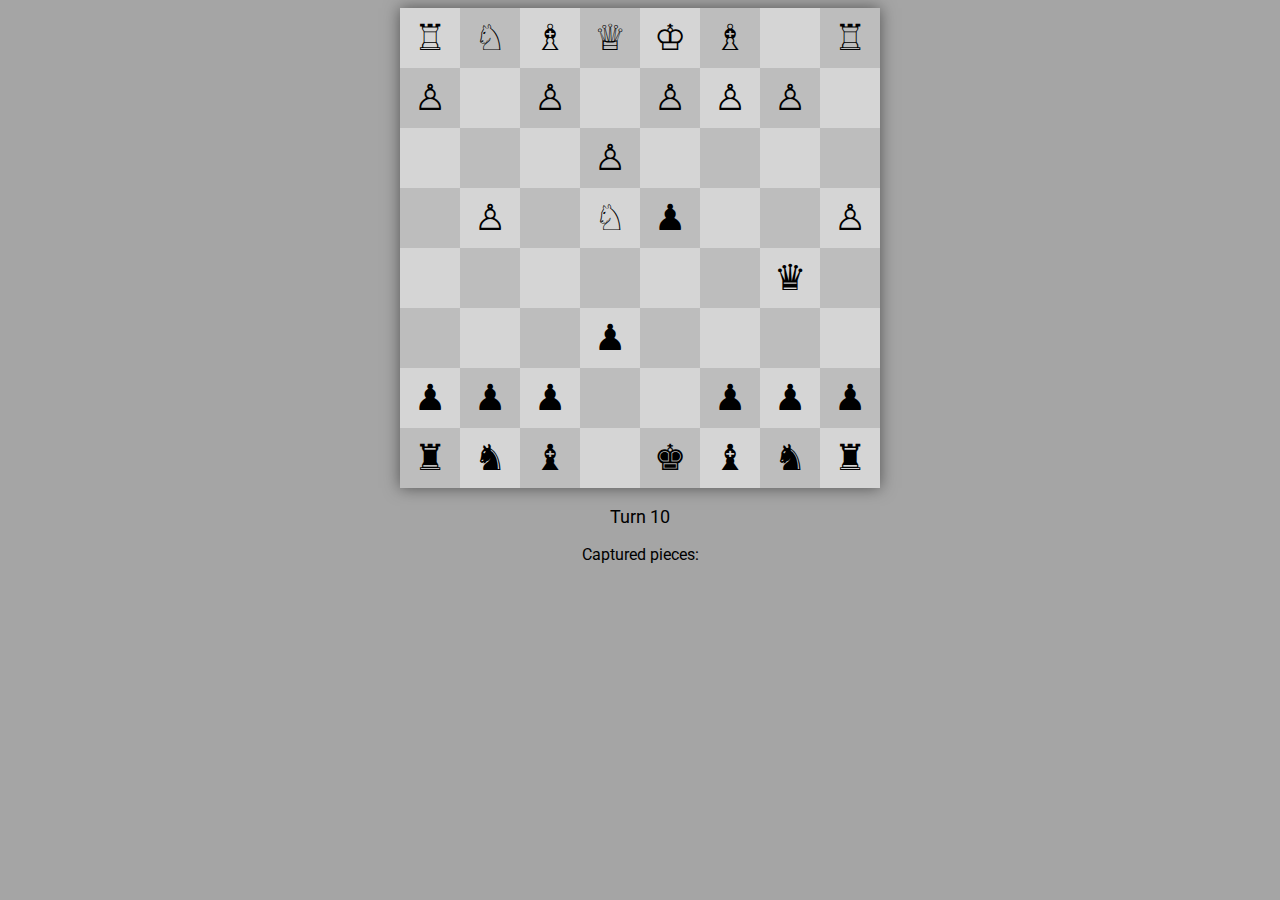
==== index.html @ 85782261 "test first deployment to gh-pages" ====
<!DOCTYPE html>
<html lang="en">
<head>
    <meta charset="UTF-8">
    <link rel="stylesheet" href="styles.css">
    <link href="https://fonts.googleapis.com/css?family=Roboto:400,700" rel="stylesheet">
</head>
<body>
    <div id="game-container">
        <div id="chessboard"></div>
        <div id="game-info">
            <p id="turn-info"></p>
            <p id="captured-pieces"></p>
        </div>
    </div>
    <script src="unimax_chess.js"></script>
</body>
</html>
---- styles.css ----
body {
    font-family: 'Roboto', sans-serif;
    text-align: center;
    background-color: #A5A5A5;
}

#game-container {
    display: flex;
    flex-direction: column;
    align-items: center;
}

#chessboard {
    position: relative;
    width: 480px;       /* 8 columns x 60px */
    height: 480px;      /* 8 rows x 60px */
    box-shadow: 0 0 15px rgba(0, 0, 0, 0.5);
}

.square {
    width: 60px;
    height: 60px;
    position: absolute;
    z-index: 1;
}

.piece {
    width: 60px;
    height: 60px;
    font-size: 36px;
    display: flex;
    justify-content: center;
    align-items: center;
    position: absolute;
    transition: left 0.05s ease, top 0.05s ease, opacity 0.05s ease;
    z-index: 3;
}

.trail {
    position: absolute;
    height: 60px;
    border-radius: 30px;
    pointer-events: none;
    transition: opacity 100s ease-out;
    z-index: 2;
    opacity: .5;
}

.trail-player1 {
    background: #C89F38;
}

.trail-player2 {
    background: #9869b4;
}

.light-square {
    background-color: #D5D5D5;
}

.dark-square {
    background-color: #BDBDBD;
}

#game-info {
    font-size: 18px;
}

#captured-pieces {
    font-size: 16px;
}
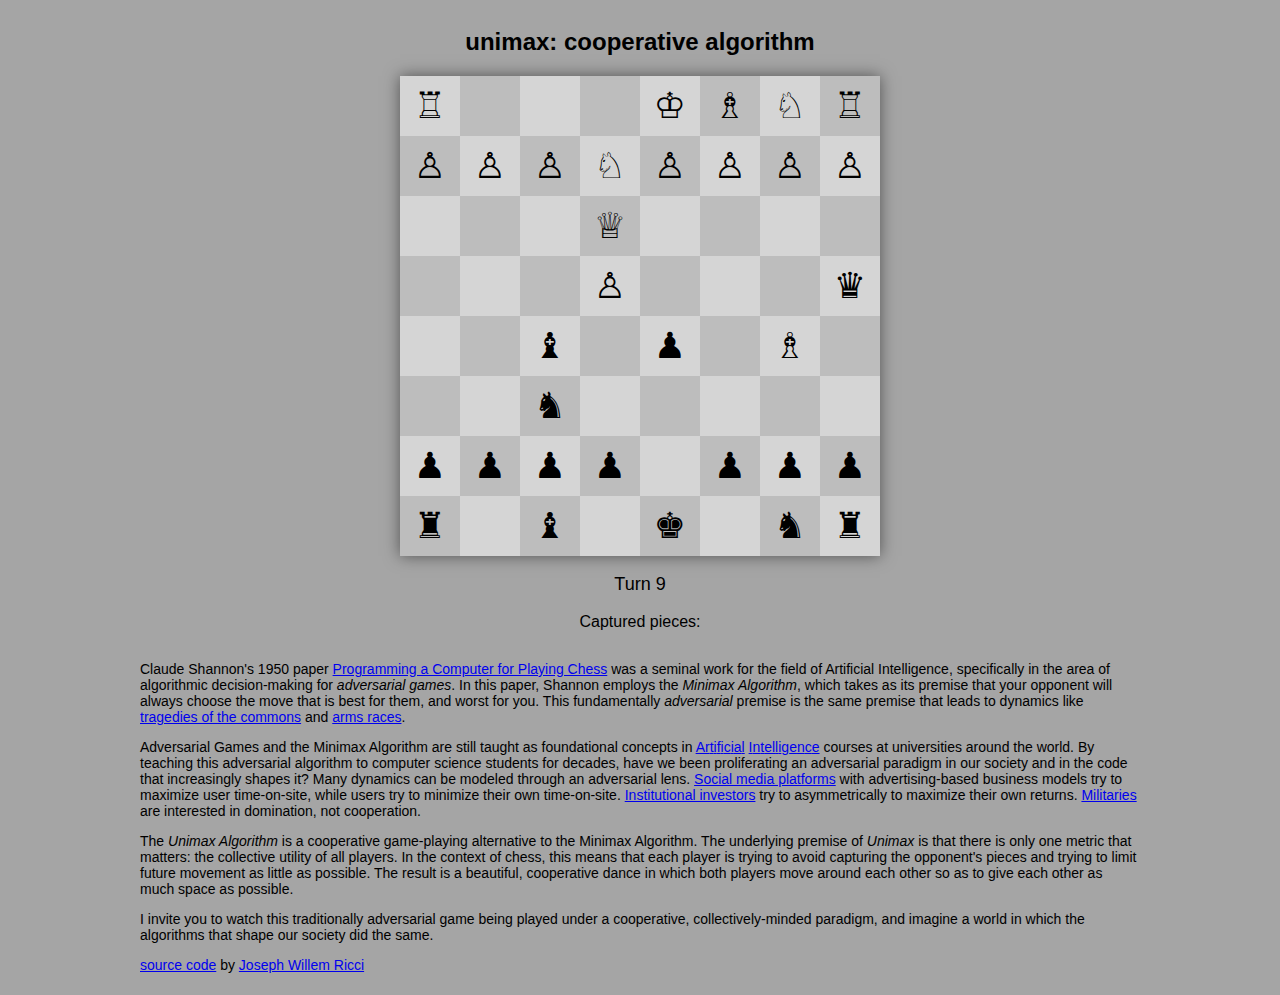
==== commit 6eea9971: "deploy: c056946474227fa0951d7c4935f81951a13d8580" ====
--- a/index.html
+++ b/index.html
@@ -2,16 +2,65 @@
 <html lang="en">
 <head>
     <meta charset="UTF-8">
+    <title>unimax.run</title>
     <link rel="stylesheet" href="styles.css">
-    <link href="https://fonts.googleapis.com/css?family=Roboto:400,700" rel="stylesheet">
 </head>
 <body>
     <div id="game-container">
+        <h2>unimax: cooperative algorithm</h2>
         <div id="chessboard"></div>
         <div id="game-info">
             <p id="turn-info"></p>
             <p id="captured-pieces"></p>
         </div>
+        <div id="about">
+            <p>
+                Claude Shannon's 1950 paper
+                <a href="https://vision.unipv.it/IA1/ProgrammingaComputerforPlayingChess.pdf" target="_blank">
+                    Programming a Computer for Playing Chess</a>
+                was a seminal work for the field of
+                Artificial Intelligence, specifically in the area of algorithmic decision-making for
+                <em>adversarial games</em>. In this paper, Shannon employs the <em>Minimax Algorithm</em>, which takes
+                as its premise that your opponent will always choose the move that is best for them, and worst for you.
+                This fundamentally <em>adversarial</em> premise is the same premise that leads to dynamics like
+                <a href="https://en.wikipedia.org/wiki/Tragedy_of_the_commons#Climate_change"
+                target="_blank"> tragedies of the commons</a> and
+                <a href="https://en.wikipedia.org/wiki/Artificial_intelligence_arms_race" target="_blank">arms races</a>.
+            </p>
+            <p>
+                Adversarial Games and the Minimax Algorithm are still taught as foundational concepts 
+                in
+                <a href="https://artificial-intelligence-class.org/homeworks/adversarial-search/adversarial-search.html" target="_blank">A</a><a href="https://cs.stanford.edu/people/eroberts/courses/soco/projects/2003-04/intelligent-search/minimax.html" target="_blank">r</a><a href="https://cs50.harvard.edu/ai/2024/notes/0/#minimax" target="_blank">t</a><a href="https://zoo.cs.yale.edu/classes/cs470/lectures/s2019/06-Game-Playing.pdf" target="_blank">i</a><a href="https://ocw.mit.edu/courses/6-034-artificial-intelligence-fall-2010/resources/lecture-6-search-games-minimax-and-alpha-beta/" target="_blank">f</a><a href="https://www.cs.cmu.edu/~15381-s19/lectures/15381_Sp19_Lecture_4_Adversarial_Search.pdf" target="_blank">i</a><a href="https://aima.cs.berkeley.edu/4th-ed/pdfs/newchap06.pdf" target="_blank">c</a><a href="http://courses.cms.caltech.edu/cs154/slides/cs154-04-adversarial-search-annotated.pdf" target="_blank">i</a><a href="https://blogs.cornell.edu/info2040/2022/09/13/56590/" target="_blank">a</a><a href="https://pages.mtu.edu/~nilufer/classes/cs4811/2014-spring/lecture-slides/cs4811-ch05-adversarial-search.pdf" target="_blank">l</a>
+                 
+                <a href="https://www.khoury.northeastern.edu/home/camato/5100/adversarial_search.pdf" target="_blank">I</a><a href="https://www.cs.miami.edu/home/visser/csc545-files/AdversSearch.pdf" target="_blank">n</a><a href="https://courses.cs.washington.edu/courses/cse573/12sp/lectures/24-games.pdf" target="_blank">t</a><a href="https://people.cs.pitt.edu/~milos/courses/cs1571-Fall03/lectures/Class8.pdf" target="_blank">e</a><a href="https://classes.engr.oregonstate.edu/eecs/spring2019/cs331/slides/AdversarialSearch1.2pp.pdf" target="_blank">l</a><a href="https://courses.cs.vt.edu/cs4804/Fall16/pdfs/5%20Adversarial%20Search.pdf" target="_blank">l</a><a href="https://people.cs.georgetown.edu/~maloof/cosc270.s22/rn+aima3e+minimax.pdf" target="_blank">i</a><a href="https://www.cs.swarthmore.edu/~meeden/cs63/f11/russell-norvig-ch5.pdf" target="_blank">g</a><a href="https://courses.cs.duke.edu/spring15/compsci270/slides/270_4.pdf" target="_blank">e</a><a href="https://cdn.vanderbilt.edu/vu-my/wp-content/uploads/sites/2495/2019/04/14192744/Lecture.10.10.17.pdf" target="_blank">n</a><a href="https://www.cs.dartmouth.edu/~devin/cs76/03_chess/chess.html" target="_blank">c</a><a href="https://www.cs.utoronto.ca/~strider/docs/D84_MiniMax.pdf" target="_blank">e</a>
+                courses at universities around the world.
+                By teaching this adversarial algorithm to computer science students for decades, have we
+                been proliferating an adversarial paradigm in our society and in the code that increasingly shapes it?
+                Many dynamics can be modeled through an adversarial lens.
+                <a href="https://youtu.be/MacJ4p0vITM" target="_blank">Social media platforms</a>
+                with advertising-based business models try to maximize user time-on-site, while users try to minimize their own time-on-site.
+                <a href="https://www.thetimes.com/article/short-sellers-make-billions-as-magnificent-7-ride-into-trouble-tmqhhplgz" target="_blank">Institutional investors</a>
+                try to asymmetrically to maximize their own returns.
+                <a href="https://www.hrw.org/news/2024/09/10/questions-and-answers-israeli-militarys-use-digital-tools-gaza" target="_blank">Militaries</a>
+                are interested in domination, not cooperation.
+            </p>
+            <p>
+                The <em>Unimax Algorithm</em> is a cooperative game-playing alternative to the Minimax Algorithm.
+                The underlying premise of <em>Unimax</em> is that there is only one metric that matters: the collective utility of all players.
+                In the context of chess, this means that each player is trying to avoid capturing the opponent's pieces
+                and trying to limit future movement as little as possible. The result is a beautiful, cooperative dance
+                in which both players move around each other so as to give each other as much space as possible.
+            </p>
+            <p>
+                I invite you to watch this traditionally adversarial game being played under a cooperative, collectively-minded paradigm,
+                and imagine a world in which the algorithms that shape our society did the same.
+            </p>
+            <p>
+                <a href="https://github.com/Joseph-Willem-Ricci/unimax">source code</a>
+                by
+                <a href="https://resonance.tools/about">Joseph Willem Ricci</a>
+            </p>
+        </div>
     </div>
     <script src="unimax_chess.js"></script>
 </body>
--- a/styles.css
+++ b/styles.css
@@ -28,11 +28,14 @@
     width: 60px;
     height: 60px;
     font-size: 36px;
+    font-family: 'DejaVu Sans', 'Segoe UI Symbol', 'Noto Sans Symbols', sans-serif;
     display: flex;
     justify-content: center;
     align-items: center;
     position: absolute;
     transition: left 0.05s ease, top 0.05s ease, opacity 0.05s ease;
+    line-height: 1;
+    text-align: center;
     z-index: 3;
 }
 
@@ -41,9 +44,9 @@
     height: 60px;
     border-radius: 30px;
     pointer-events: none;
-    transition: opacity 100s ease-out;
+    transition: opacity 15s ease-out;
     z-index: 2;
-    opacity: .5;
+    opacity: .3;
 }
 
 .trail-player1 {
@@ -68,4 +71,10 @@
 
 #captured-pieces {
     font-size: 16px;
+}
+
+#about {
+    font-size: 14px;
+    text-align: left;
+    max-width: 1000px;
 }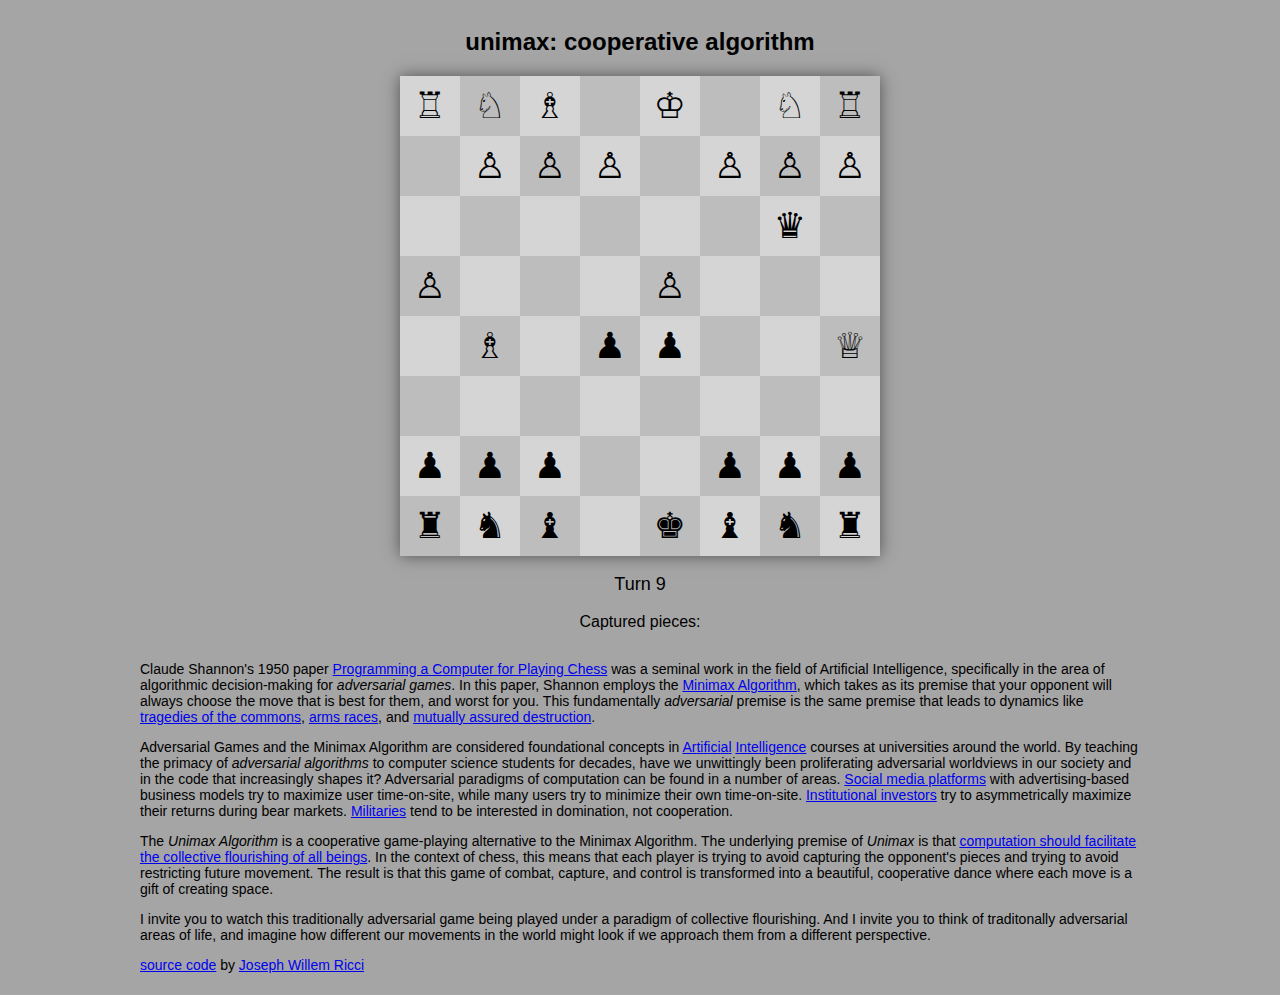
==== commit 50718155: "deploy: c072b9f51e64e8bc843d31b5b95fc9641fb86936" ====
--- a/index.html
+++ b/index.html
@@ -4,6 +4,7 @@
     <meta charset="UTF-8">
     <title>unimax.run</title>
     <link rel="stylesheet" href="styles.css">
+    <link rel="icon" type="image/png" href="favicon.png">
 </head>
 <body>
     <div id="game-container">
@@ -18,47 +19,61 @@
                 Claude Shannon's 1950 paper
                 <a href="https://vision.unipv.it/IA1/ProgrammingaComputerforPlayingChess.pdf" target="_blank">
                     Programming a Computer for Playing Chess</a>
-                was a seminal work for the field of
-                Artificial Intelligence, specifically in the area of algorithmic decision-making for
-                <em>adversarial games</em>. In this paper, Shannon employs the <em>Minimax Algorithm</em>, which takes
-                as its premise that your opponent will always choose the move that is best for them, and worst for you.
-                This fundamentally <em>adversarial</em> premise is the same premise that leads to dynamics like
-                <a href="https://en.wikipedia.org/wiki/Tragedy_of_the_commons#Climate_change"
-                target="_blank"> tragedies of the commons</a> and
-                <a href="https://en.wikipedia.org/wiki/Artificial_intelligence_arms_race" target="_blank">arms races</a>.
+                was a seminal work in the field of Artificial Intelligence, specifically in the area of algorithmic
+                decision-making for <em>adversarial games</em>. In this paper, Shannon employs the
+                <a href="https://en.wikipedia.org/wiki/Minimax#Minimax_algorithm_with_alternate_moves" target="_blank">
+                    Minimax Algorithm</a>,
+                which takes as its premise that your opponent will always choose the move that is best for them,
+                and worst for you. This fundamentally <em>adversarial</em> premise is the same premise that leads to dynamics like
+                <a href="https://en.wikipedia.org/wiki/Tragedy_of_the_commons" target="_blank">
+                    tragedies of the commons</a>,
+                <a href="https://en.wikipedia.org/wiki/Arms_race" target="_blank">
+                    arms races</a>,
+                and
+                <a href="https://en.wikipedia.org/wiki/Mutual_assured_destruction" target="_blank">
+                    mutually assured destruction</a>.
             </p>
             <p>
-                Adversarial Games and the Minimax Algorithm are still taught as foundational concepts 
-                in
+                Adversarial Games and the Minimax Algorithm are considered foundational concepts in
+                <!-- Artificial -->
                 <a href="https://artificial-intelligence-class.org/homeworks/adversarial-search/adversarial-search.html" target="_blank">A</a><a href="https://cs.stanford.edu/people/eroberts/courses/soco/projects/2003-04/intelligent-search/minimax.html" target="_blank">r</a><a href="https://cs50.harvard.edu/ai/2024/notes/0/#minimax" target="_blank">t</a><a href="https://zoo.cs.yale.edu/classes/cs470/lectures/s2019/06-Game-Playing.pdf" target="_blank">i</a><a href="https://ocw.mit.edu/courses/6-034-artificial-intelligence-fall-2010/resources/lecture-6-search-games-minimax-and-alpha-beta/" target="_blank">f</a><a href="https://www.cs.cmu.edu/~15381-s19/lectures/15381_Sp19_Lecture_4_Adversarial_Search.pdf" target="_blank">i</a><a href="https://aima.cs.berkeley.edu/4th-ed/pdfs/newchap06.pdf" target="_blank">c</a><a href="http://courses.cms.caltech.edu/cs154/slides/cs154-04-adversarial-search-annotated.pdf" target="_blank">i</a><a href="https://blogs.cornell.edu/info2040/2022/09/13/56590/" target="_blank">a</a><a href="https://pages.mtu.edu/~nilufer/classes/cs4811/2014-spring/lecture-slides/cs4811-ch05-adversarial-search.pdf" target="_blank">l</a>
-                 
+                 <!-- Intelligence -->
                 <a href="https://www.khoury.northeastern.edu/home/camato/5100/adversarial_search.pdf" target="_blank">I</a><a href="https://www.cs.miami.edu/home/visser/csc545-files/AdversSearch.pdf" target="_blank">n</a><a href="https://courses.cs.washington.edu/courses/cse573/12sp/lectures/24-games.pdf" target="_blank">t</a><a href="https://people.cs.pitt.edu/~milos/courses/cs1571-Fall03/lectures/Class8.pdf" target="_blank">e</a><a href="https://classes.engr.oregonstate.edu/eecs/spring2019/cs331/slides/AdversarialSearch1.2pp.pdf" target="_blank">l</a><a href="https://courses.cs.vt.edu/cs4804/Fall16/pdfs/5%20Adversarial%20Search.pdf" target="_blank">l</a><a href="https://people.cs.georgetown.edu/~maloof/cosc270.s22/rn+aima3e+minimax.pdf" target="_blank">i</a><a href="https://www.cs.swarthmore.edu/~meeden/cs63/f11/russell-norvig-ch5.pdf" target="_blank">g</a><a href="https://courses.cs.duke.edu/spring15/compsci270/slides/270_4.pdf" target="_blank">e</a><a href="https://cdn.vanderbilt.edu/vu-my/wp-content/uploads/sites/2495/2019/04/14192744/Lecture.10.10.17.pdf" target="_blank">n</a><a href="https://www.cs.dartmouth.edu/~devin/cs76/03_chess/chess.html" target="_blank">c</a><a href="https://www.cs.utoronto.ca/~strider/docs/D84_MiniMax.pdf" target="_blank">e</a>
                 courses at universities around the world.
-                By teaching this adversarial algorithm to computer science students for decades, have we
-                been proliferating an adversarial paradigm in our society and in the code that increasingly shapes it?
-                Many dynamics can be modeled through an adversarial lens.
-                <a href="https://youtu.be/MacJ4p0vITM" target="_blank">Social media platforms</a>
-                with advertising-based business models try to maximize user time-on-site, while users try to minimize their own time-on-site.
-                <a href="https://www.thetimes.com/article/short-sellers-make-billions-as-magnificent-7-ride-into-trouble-tmqhhplgz" target="_blank">Institutional investors</a>
-                try to asymmetrically to maximize their own returns.
-                <a href="https://www.hrw.org/news/2024/09/10/questions-and-answers-israeli-militarys-use-digital-tools-gaza" target="_blank">Militaries</a>
-                are interested in domination, not cooperation.
+                By teaching the primacy of <em>adversarial algorithms</em> to computer science students for decades,
+                have we unwittingly been proliferating adversarial worldviews in our society and in the code that
+                increasingly shapes it? Adversarial paradigms of computation can be found in a number of areas.
+                <a href="https://youtu.be/MacJ4p0vITM" target="_blank">
+                    Social media platforms</a>
+                with advertising-based business models try to maximize user time-on-site,
+                while many users try to minimize their own time-on-site.
+                <a href="https://www.thetimes.com/article/short-sellers-make-billions-as-magnificent-7-ride-into-trouble-tmqhhplgz" target="_blank">
+                    Institutional investors</a>
+                try to asymmetrically maximize their returns during bear markets.
+                <a href="https://www.972mag.com/lavender-ai-israeli-army-gaza/" target="_blank">
+                    Militaries</a>
+                tend to be interested in domination, not cooperation.
             </p>
             <p>
                 The <em>Unimax Algorithm</em> is a cooperative game-playing alternative to the Minimax Algorithm.
-                The underlying premise of <em>Unimax</em> is that there is only one metric that matters: the collective utility of all players.
+                The underlying premise of <em>Unimax</em> is that
+                <a href="https://youtu.be/2uI8972y4rc" target="_blank">
+                    computation should facilitate the collective flourishing of all beings</a>.
                 In the context of chess, this means that each player is trying to avoid capturing the opponent's pieces
-                and trying to limit future movement as little as possible. The result is a beautiful, cooperative dance
-                in which both players move around each other so as to give each other as much space as possible.
+                and trying to avoid restricting future movement. The result is that this game of combat, capture, and control
+                is transformed into a beautiful, cooperative dance where each move is a gift of creating space.
             </p>
             <p>
-                I invite you to watch this traditionally adversarial game being played under a cooperative, collectively-minded paradigm,
-                and imagine a world in which the algorithms that shape our society did the same.
+                I invite you to watch this traditionally adversarial game being played under a paradigm of collective flourishing.
+                And I invite you to think of traditonally adversarial areas of life, and imagine how different our movements in 
+                the world might look if we approach them from a different perspective.
             </p>
             <p>
-                <a href="https://github.com/Joseph-Willem-Ricci/unimax">source code</a>
+                <a href="https://github.com/Joseph-Willem-Ricci/unimax">
+                    source code</a>
                 by
-                <a href="https://resonance.tools/about">Joseph Willem Ricci</a>
+                <a href="https://resonance.tools/about">
+                    Joseph Willem Ricci</a>
             </p>
         </div>
     </div>
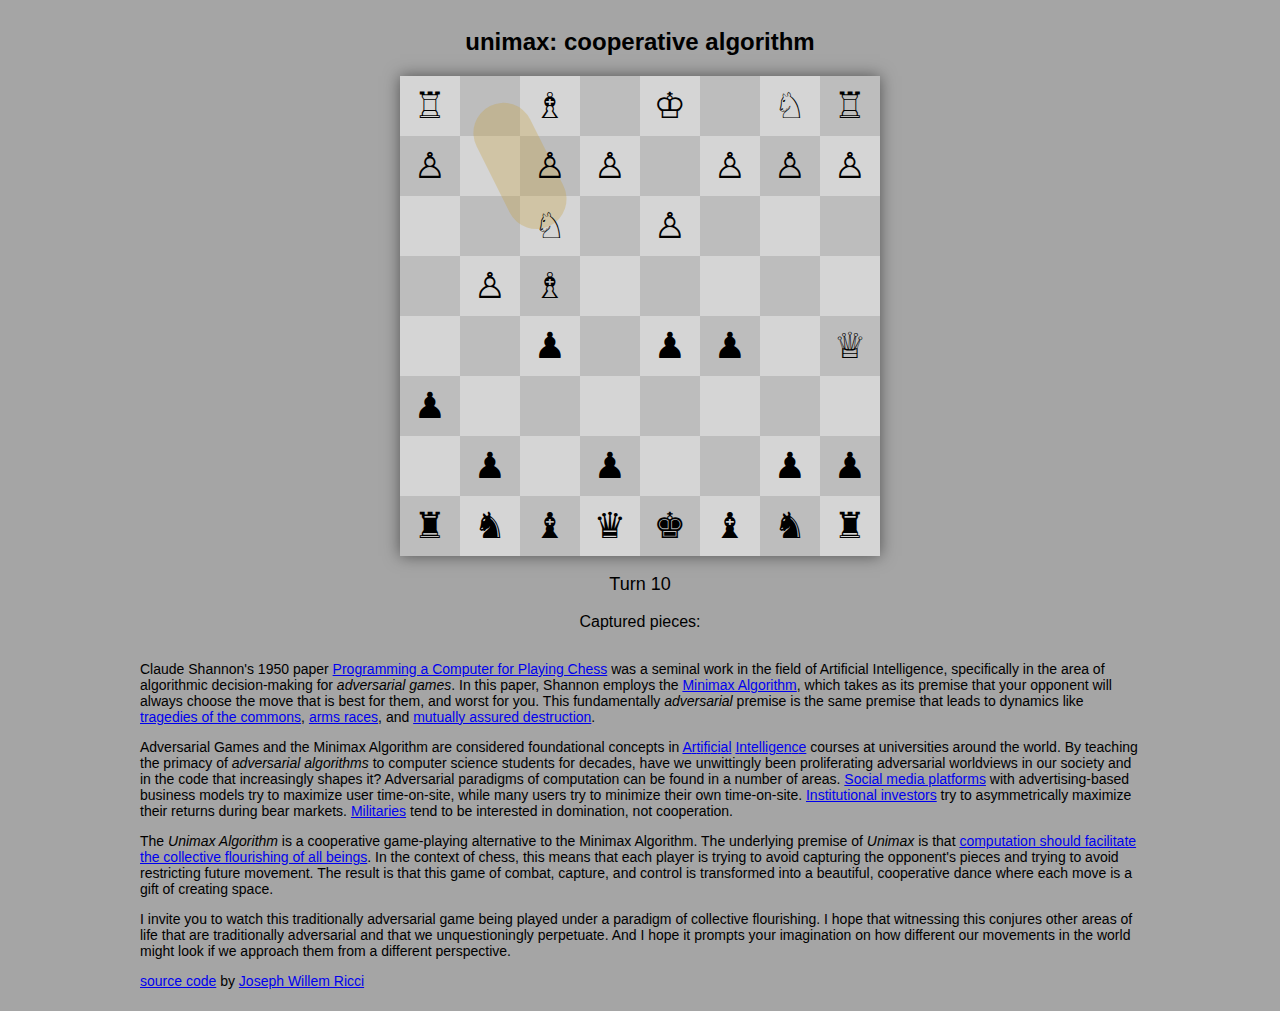
==== commit 5bea0949: "deploy: 0409b523f2b88221fa8ec22edf9bb95b11f89a6d" ====
--- a/index.html
+++ b/index.html
@@ -65,8 +65,9 @@
             </p>
             <p>
                 I invite you to watch this traditionally adversarial game being played under a paradigm of collective flourishing.
-                And I invite you to think of traditonally adversarial areas of life, and imagine how different our movements in 
-                the world might look if we approach them from a different perspective.
+                I hope that witnessing this conjures other areas of life that are traditionally adversarial and that we
+                unquestioningly perpetuate. And I hope it prompts your imagination on how different our movements in the world
+                might look if we approach them from a different perspective.
             </p>
             <p>
                 <a href="https://github.com/Joseph-Willem-Ricci/unimax">
